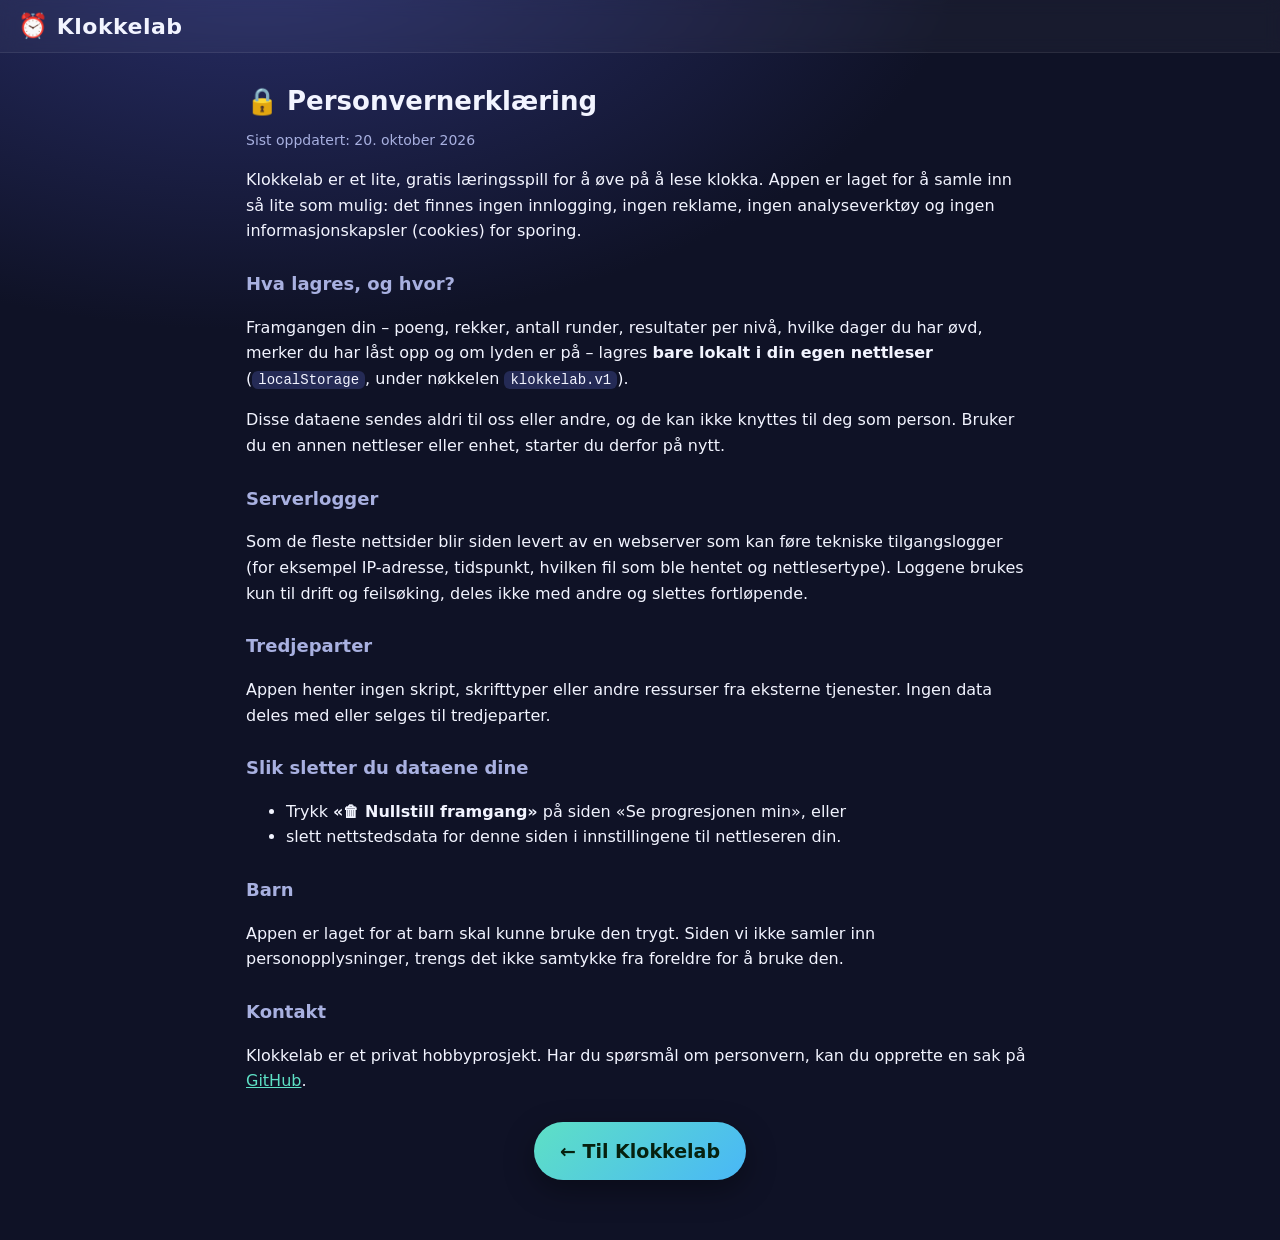
==== personvern.html @ 0cb3bb44 "legge til personværnerklæring" ====
<!DOCTYPE html>
<html lang="no">
<head>
<meta charset="utf-8">
<meta name="viewport" content="width=device-width, initial-scale=1, viewport-fit=cover">
<meta name="theme-color" content="#0f1226">
<title>Personvern – Klokkelab</title>
<link rel="stylesheet" href="style.css">
<link rel="icon" href="data:image/svg+xml,<svg xmlns='http://www.w3.org/2000/svg' viewBox='0 0 100 100'><text y='.9em' font-size='90'>⏰</text></svg>">
</head>
<body>

<header class="topbar">
  <a class="brand homelink" href="./"><span class="logo">⏰</span> <span class="brandname">Klokkelab</span></a>
</header>

<main class="prose">
  <h2>🔒 Personvernerklæring</h2>
  <p class="updated">Sist oppdatert: 20. oktober 2026</p>

  <p>Klokkelab er et lite, gratis læringsspill for å øve på å lese klokka. Appen er laget for å samle inn
    så lite som mulig: det finnes ingen innlogging, ingen reklame, ingen analyseverktøy og ingen
    informasjonskapsler (cookies) for sporing.</p>

  <h3>Hva lagres, og hvor?</h3>
  <p>Framgangen din – poeng, rekker, antall runder, resultater per nivå, hvilke dager du har øvd,
    merker du har låst opp og om lyden er på – lagres <b>bare lokalt i din egen nettleser</b>
    (<code>localStorage</code>, under nøkkelen <code>klokkelab.v1</code>).</p>
  <p>Disse dataene sendes aldri til oss eller andre, og de kan ikke knyttes til deg som person.
    Bruker du en annen nettleser eller enhet, starter du derfor på nytt.</p>

  <h3>Serverlogger</h3>
  <p>Som de fleste nettsider blir siden levert av en webserver som kan føre tekniske tilgangslogger
    (for eksempel IP-adresse, tidspunkt, hvilken fil som ble hentet og nettlesertype). Loggene brukes
    kun til drift og feilsøking, deles ikke med andre og slettes fortløpende.</p>

  <h3>Tredjeparter</h3>
  <p>Appen henter ingen skript, skrifttyper eller andre ressurser fra eksterne tjenester. Ingen data
    deles med eller selges til tredjeparter.</p>

  <h3>Slik sletter du dataene dine</h3>
  <ul>
    <li>Trykk <b>«🗑 Nullstill framgang»</b> på siden «Se progresjonen min», eller</li>
    <li>slett nettstedsdata for denne siden i innstillingene til nettleseren din.</li>
  </ul>

  <h3>Barn</h3>
  <p>Appen er laget for at barn skal kunne bruke den trygt. Siden vi ikke samler inn
    personopplysninger, trengs det ikke samtykke fra foreldre for å bruke den.</p>

  <h3>Kontakt</h3>
  <p>Klokkelab er et privat hobbyprosjekt. Har du spørsmål om personvern, kan du opprette en sak på
    <a href="https://github.com/eirikandre/time-learn/issues">GitHub</a>.</p>

  <div class="rowbtns">
    <a class="primary" href="./">← Til Klokkelab</a>
  </div>
</main>

</body>
</html>
---- style.css ----
:root{
  --bg:#0f1226;
  --bg2:#1b1f42;
  --card:#242a55;
  --card2:#2d3468;
  --ink:#f2f4ff;
  --muted:#a8b0e0;
  --accent:#5ee0c5;
  --accent2:#ffd166;
  --wrong:#ff6b7a;
  --right:#4ade80;
  --radius:18px;
  --shadow:0 10px 30px rgba(0,0,0,.35);
}

*{box-sizing:border-box}
html,body{margin:0;padding:0}
body{
  font-family:"Nunito","Segoe UI",system-ui,-apple-system,sans-serif;
  background:radial-gradient(1200px 700px at 20% -10%, #2b3170 0%, var(--bg) 60%), var(--bg);
  background-attachment:fixed;
  color:var(--ink);
  min-height:100vh;
  min-height:100dvh;                          /* uten hopp når mobilens adresselinje skjules */
  overflow-x:hidden;
  -webkit-text-size-adjust:100%;
  -webkit-font-smoothing:antialiased;
}

/* ---------- topbar ---------- */
.topbar{
  display:flex;align-items:center;justify-content:space-between;
  padding:12px max(18px, env(safe-area-inset-right)) 12px max(18px, env(safe-area-inset-left));gap:10px;
  background:rgba(255,255,255,.04);
  border-bottom:1px solid rgba(255,255,255,.08);
  position:sticky;top:0;z-index:10;backdrop-filter:blur(8px);
}
.brand{font-weight:900;font-size:22px;letter-spacing:.5px;white-space:nowrap;overflow:hidden;text-overflow:ellipsis}
.logo{font-size:24px}
.topstats{display:flex;align-items:center;gap:8px}
.chip{
  background:var(--card);border:1px solid rgba(255,255,255,.1);
  padding:6px 12px;border-radius:999px;font-size:15px;white-space:nowrap;
}
.chip b{color:var(--accent2)}

main{
  max-width:820px;margin:0 auto;
  padding:22px max(16px, env(safe-area-inset-left)) calc(60px + env(safe-area-inset-bottom)) max(16px, env(safe-area-inset-right));
}

/* ---------- skjermer ---------- */
.screen{display:none;animation:fade .25s ease}
.screen.active{display:block}
@keyframes fade{from{opacity:0;transform:translateY(6px)}to{opacity:1;transform:none}}

h1{font-size:34px;margin:8px 0 6px;text-align:center}
h2{font-size:26px;margin:6px 0 14px}
h3{font-size:18px;margin:26px 0 10px;color:var(--muted)}
.lead{text-align:center;color:var(--muted);margin:0 0 22px;line-height:1.5}

/* ---------- knapper ---------- */
button{
  font-family:inherit;cursor:pointer;border:none;
  transition:transform .08s ease, background .15s ease, box-shadow .15s;
  touch-action:manipulation;                 /* ingen dobbeltrykk-zoom */
  -webkit-tap-highlight-color:transparent;
  -webkit-user-select:none;user-select:none;
}
button:active{transform:scale(.97)}
.primary{
  background:linear-gradient(135deg,var(--accent),#49b7f7);
  color:#06210f;font-weight:900;font-size:19px;
  padding:14px 26px;border-radius:999px;box-shadow:var(--shadow);
}
.ghost{
  background:transparent;color:var(--ink);font-weight:700;font-size:17px;
  padding:13px 24px;border-radius:999px;border:2px solid rgba(255,255,255,.2);
}
.danger{
  background:transparent;color:var(--wrong);font-weight:700;font-size:15px;
  padding:13px 20px;border-radius:999px;border:2px solid rgba(255,107,122,.4);
}
.iconbtn{
  background:var(--card);color:var(--ink);font-size:18px;
  width:44px;height:44px;border-radius:50%;border:1px solid rgba(255,255,255,.1);
  display:flex;align-items:center;justify-content:center;flex:0 0 auto;
}
.linkbtn{
  display:block;margin:22px auto 0;background:none;color:var(--accent);
  font-size:17px;font-weight:800;text-decoration:underline;
  padding:12px 18px;min-height:44px;                  /* trykkflate på mobil */
}
.privacylink{display:block;text-align:center;margin-top:18px;color:var(--muted);font-size:14px}

/* ---------- personvernside ---------- */
.homelink{color:inherit;text-decoration:none}
.prose{line-height:1.6}
.prose p,.prose li{color:var(--ink);font-size:16px}
.prose a{color:var(--accent)}
.prose a.primary{color:#06210f;text-decoration:none;display:inline-block}
.prose code{background:var(--card);padding:1px 6px;border-radius:6px;font-size:14px}
.prose .updated{color:var(--muted);font-size:14px;margin-top:-8px}
.rowbtns{display:flex;gap:12px;justify-content:center;flex-wrap:wrap;margin-top:28px}
.hidden{display:none !important}

/* ---------- modusvalg ---------- */
.modepick{display:flex;gap:8px;justify-content:center;flex-wrap:wrap;margin-bottom:22px}
.modebtn{
  background:var(--card);color:var(--muted);font-weight:800;font-size:15px;
  padding:10px 16px;border-radius:999px;border:2px solid transparent;
}
.modebtn.active{border-color:var(--accent);color:var(--ink);background:var(--card2)}

/* ---------- nivåkort ---------- */
.levelgrid{display:grid;grid-template-columns:repeat(auto-fit,minmax(230px,1fr));gap:14px}
.levelcard{
  background:var(--card);border:1px solid rgba(255,255,255,.08);
  border-radius:var(--radius);padding:16px;text-align:left;color:var(--ink);
  display:flex;flex-direction:column;gap:8px;box-shadow:var(--shadow);
}
@media (hover:hover){
  .levelcard:hover{background:var(--card2)}
  }
.levelcard .lvhead{display:flex;align-items:center;gap:10px;font-weight:900;font-size:18px}
.levelcard .lvicon{font-size:26px}
.levelcard .lvdesc{color:var(--muted);font-size:14px;line-height:1.4}
.levelcard .bar{margin-top:auto}            /* bunnlinjene står på linje i rutenettet */
.levelcard .lvexample{
  font-family:ui-monospace,"SF Mono",Menlo,monospace;color:var(--accent2);
  font-size:14px;letter-spacing:.5px;
}
.bar{height:9px;border-radius:999px;background:rgba(255,255,255,.12);overflow:hidden}
.bar > i{display:block;height:100%;background:linear-gradient(90deg,var(--accent),var(--accent2));border-radius:999px;transition:width .5s}
.lvfoot{display:flex;justify-content:space-between;font-size:13px;color:var(--muted)}
.mastered{color:var(--right);font-weight:800}

/* ---------- quiz ---------- */
.quizbar{display:flex;align-items:center;gap:12px;margin-bottom:22px}
.progresswrap{flex:1;height:12px;background:rgba(255,255,255,.12);border-radius:999px;overflow:hidden}
.progressfill{height:100%;width:0;background:linear-gradient(90deg,var(--accent),var(--accent2));transition:width .3s}
.qcount{font-weight:800;color:var(--muted);font-size:15px}
.qcount b{color:var(--ink)}

.qarea{text-align:center;margin-bottom:26px}
.qtitle{color:var(--muted);font-size:17px;margin-bottom:14px}

/* digital klokke */
.clock{
  display:inline-block;position:relative;
  background:#0a0d1f;border:3px solid #3a4280;border-radius:20px;
  padding:18px 30px;box-shadow:inset 0 0 40px rgba(94,224,197,.12), var(--shadow);
}
.clock .digits{
  font-family:ui-monospace,"SF Mono",Menlo,Consolas,monospace;
  font-size:clamp(48px,14vw,84px);font-weight:700;letter-spacing:4px;
  color:var(--accent);text-shadow:0 0 18px rgba(94,224,197,.55);
  position:relative;z-index:1;
}
.clock .ghost-digits{
  position:absolute;inset:18px 30px;
  font-family:ui-monospace,"SF Mono",Menlo,Consolas,monospace;
  font-size:clamp(48px,14vw,84px);font-weight:700;letter-spacing:4px;
  color:rgba(94,224,197,.08);z-index:0;pointer-events:none;
}
.daypart{margin-top:10px;color:var(--muted);font-size:16px}

/* tekstspørsmål */
.textclock{
  font-size:clamp(26px,7vw,40px);font-weight:900;line-height:1.3;
  background:var(--card);border-radius:var(--radius);padding:24px 20px;
  box-shadow:var(--shadow);
}

/* ---------- svaralternativer ---------- */
.answers{display:grid;grid-template-columns:1fr 1fr;gap:12px}
@media (max-width:560px){.answers{grid-template-columns:1fr}}
.answer{
  background:var(--card);color:var(--ink);border:2px solid rgba(255,255,255,.1);
  border-radius:var(--radius);padding:18px 14px;font-size:19px;font-weight:800;
  text-align:center;min-height:68px;box-shadow:var(--shadow);line-height:1.3;
}
.answer.mono{font-family:ui-monospace,"SF Mono",Menlo,monospace;font-size:30px;letter-spacing:2px;color:var(--accent)}
.answer:hover:not(:disabled){background:var(--card2);border-color:rgba(255,255,255,.25)}
.answer:disabled{cursor:default;opacity:.55}
.answer.correct{background:rgba(74,222,128,.18);border-color:var(--right);opacity:1}
.answer.wrong{background:rgba(255,107,122,.18);border-color:var(--wrong);opacity:1}

.feedback{min-height:56px;margin:20px 0 6px;text-align:center;font-size:19px;font-weight:800}
.feedback .sub{display:block;font-size:15px;font-weight:600;color:var(--muted);margin-top:6px}
.feedback.ok{color:var(--right)}
.feedback.no{color:var(--wrong)}
#nextBtn{display:block;margin:0 auto}

/* ---------- oppsummering ---------- */
.summary{
  background:var(--card);border-radius:var(--radius);padding:30px 22px;text-align:center;box-shadow:var(--shadow);
}
.summary .big{font-size:58px;margin-bottom:6px}
.summary h2{margin:0 0 10px}
.summary .score{font-size:42px;font-weight:900;color:var(--accent2);margin:12px 0}
.summary p{color:var(--muted);margin:6px 0;font-size:17px}
.newbadge{
  display:inline-block;background:rgba(255,209,102,.15);border:1px solid var(--accent2);
  color:var(--accent2);border-radius:999px;padding:8px 16px;margin:6px 4px;font-weight:800;
}

/* ---------- statistikk ---------- */
.statstop{display:grid;grid-template-columns:repeat(auto-fit,minmax(140px,1fr));gap:12px}
.stattile{background:var(--card);border-radius:var(--radius);padding:16px;text-align:center;box-shadow:var(--shadow)}
.stattile .v{font-size:32px;font-weight:900;color:var(--accent)}
.stattile .l{color:var(--muted);font-size:14px;margin-top:4px}

.chart{
  display:flex;align-items:flex-end;gap:10px;height:170px;
  background:var(--card);border-radius:var(--radius);padding:16px 14px 10px;box-shadow:var(--shadow);
}
.chart .col{flex:1;display:flex;flex-direction:column;align-items:center;gap:6px;height:100%;justify-content:flex-end}
.chart .colbar{
  width:100%;max-width:44px;border-radius:8px 8px 4px 4px;
  background:linear-gradient(180deg,var(--accent),#49b7f7);min-height:4px;transition:height .5s;
  position:relative;
}
.chart .colval{font-size:12px;color:var(--accent2);font-weight:800}
.chart .collabel{font-size:12px;color:var(--muted)}
.chart .col.today .collabel{color:var(--accent);font-weight:900}

.levelstats{display:flex;flex-direction:column;gap:10px}
.lsrow{background:var(--card);border-radius:14px;padding:12px 14px;box-shadow:var(--shadow)}
.lsrow .lshead{display:flex;justify-content:space-between;font-weight:800;margin-bottom:8px;font-size:15px}
.lsrow .lssub{color:var(--muted);font-size:13px;margin-top:6px}

.badges{display:flex;flex-wrap:wrap;gap:10px}
.badge{
  background:var(--card);border:1px solid rgba(255,255,255,.1);border-radius:14px;
  padding:12px 14px;flex:1 1 150px;text-align:center;opacity:.35;
}
.badge.earned{opacity:1;border-color:var(--accent2);background:rgba(255,209,102,.1)}
.badge .bi{font-size:28px}
.badge .bn{font-weight:800;font-size:14px;margin-top:4px}
.badge .bd{color:var(--muted);font-size:12px;margin-top:2px}

@media (prefers-reduced-motion:reduce){*{animation:none !important;transition:none !important}}

/* ---------- mobiltilpasning ---------- */
@media (max-width:560px){
  .answers.compact{grid-template-columns:1fr 1fr}   /* 07:00 er kort — to i bredden går fint */
}

@media (max-width:480px){
  main{padding-top:16px}
  h1{font-size:27px}
  h2{font-size:22px}
  h3{font-size:16px;margin-top:22px}
  .lead{font-size:15px;margin-bottom:18px}
  .brand{font-size:18px}
  .logo{font-size:20px}
  .chip{padding:5px 10px;font-size:14px}
  .modepick{gap:6px}
  .modebtn{font-size:14px;padding:9px 12px;flex:1 1 auto}
  .levelcard{padding:14px;gap:7px}
  .levelcard .lvhead{font-size:16px}
  .levelcard .lvicon{font-size:22px}
  .levelcard .lvdesc{font-size:13px}
  .answer{font-size:17px;padding:16px 12px;min-height:62px}
  .answer.mono{font-size:26px}
  .feedback{font-size:17px}
  #nextBtn{width:100%;max-width:100%}
  .rowbtns{gap:10px}
  .rowbtns > button{flex:1 1 100%}
  .chart{height:150px;gap:6px;padding:14px 10px 8px}
  .stattile{padding:13px}
  .stattile .v{font-size:27px}
  .summary{padding:24px 16px}
  .summary .big{font-size:48px}
  .summary .score{font-size:34px}
  .badge{flex:1 1 calc(50% - 10px);padding:10px}
}

/* lave skjermer: hele spørsmålet skal få plass uten scrolling */
@media (max-width:560px) and (max-height:720px){
  .qarea{margin-bottom:16px}
  .qtitle{font-size:15px;margin-bottom:10px}
  .clock{padding:12px 22px}
  .clock .digits,
  .clock .ghost-digits{font-size:clamp(40px,12vw,62px)}
  .clock .ghost-digits{inset:12px 22px}
  .textclock{font-size:clamp(22px,6.4vw,32px);padding:18px 14px}
  .answers{gap:10px}
  .answer{min-height:56px;padding:13px 10px}
  .feedback{min-height:48px;margin:14px 0 4px}
}

@media (max-width:340px){
  .brandname{display:none}
  .answers.compact{grid-template-columns:1fr}
}

/* telefon i landskap: lav skjerm, spørsmålet skal fortsatt få plass */
@media (max-height:500px) and (orientation:landscape){
  .topbar{padding-top:8px;padding-bottom:8px}
  main{padding-top:14px}
  h1{font-size:26px;margin-top:0}
  .lead{margin-bottom:14px}
  .qarea{margin-bottom:14px}
  .qtitle{font-size:15px;margin-bottom:8px}
  .clock{padding:8px 20px}
  .clock .digits,
  .clock .ghost-digits{font-size:clamp(34px,9vh,52px)}
  .clock .ghost-digits{inset:8px 20px}
  .textclock{font-size:clamp(22px,5vh,30px);padding:14px}
  .answer{min-height:52px;padding:12px 10px;font-size:17px}
  .feedback{min-height:44px;margin:12px 0 4px}
}
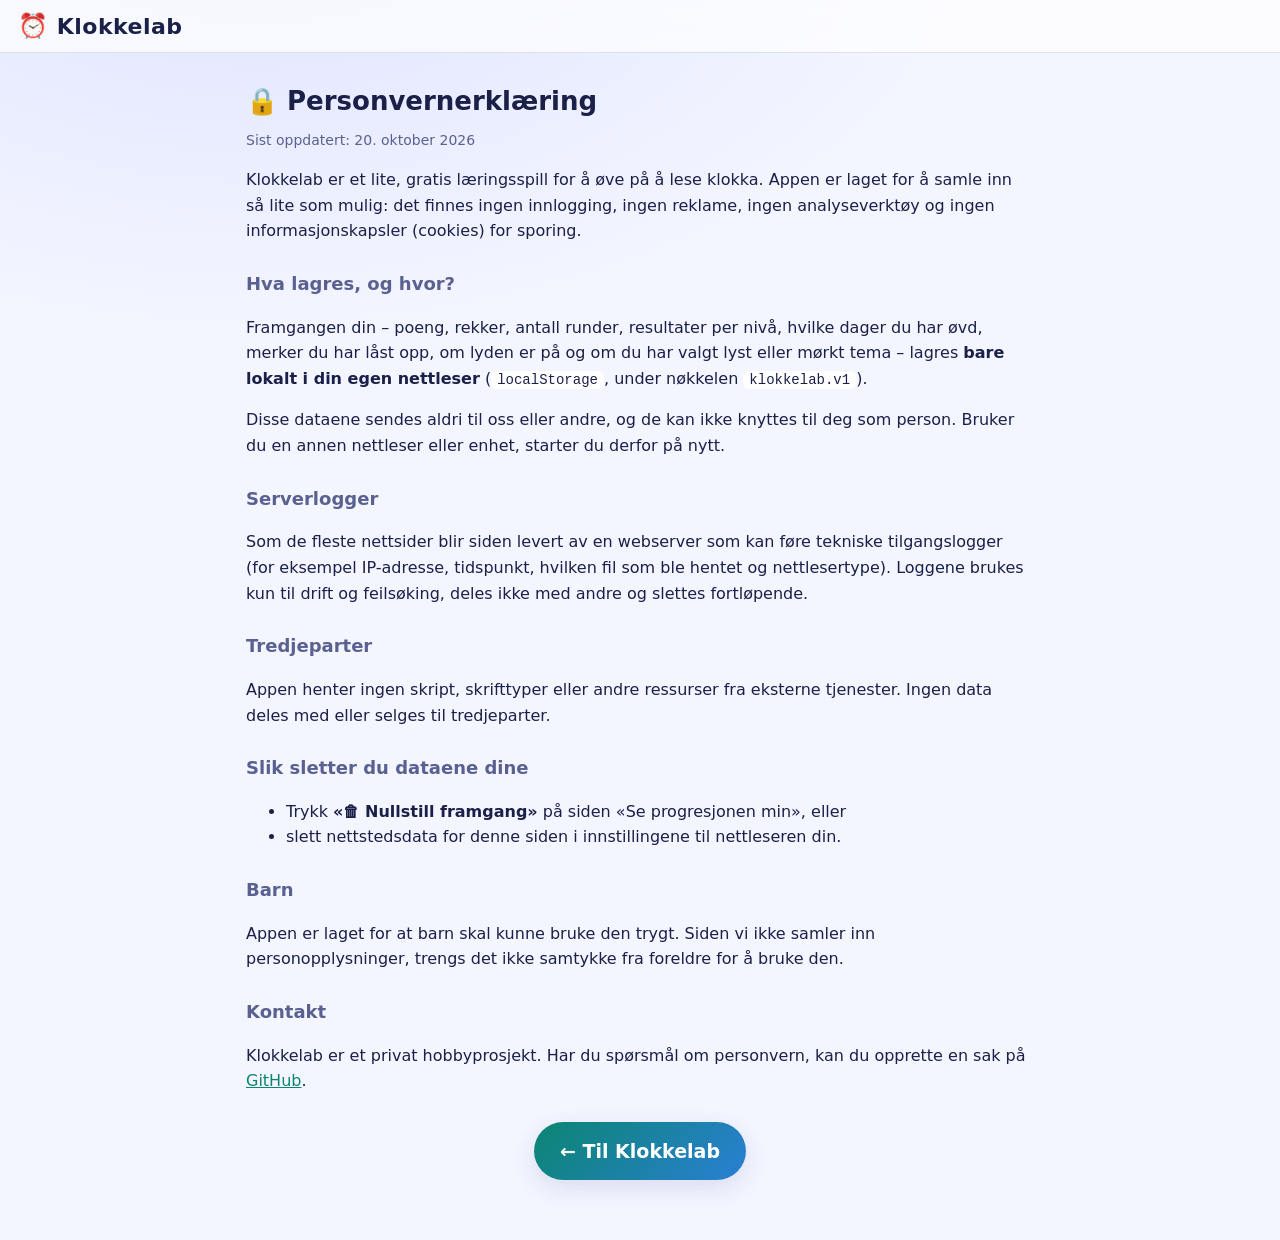
==== commit 4dc64f2d: "legge til light mode" ====
--- a/personvern.html
+++ b/personvern.html
@@ -3,8 +3,14 @@
 <head>
 <meta charset="utf-8">
 <meta name="viewport" content="width=device-width, initial-scale=1, viewport-fit=cover">
-<meta name="theme-color" content="#0f1226">
+<meta name="theme-color" content="#0f1226" media="(prefers-color-scheme: dark)">
+<meta name="theme-color" content="#f3f5ff" media="(prefers-color-scheme: light)">
 <title>Personvern – Klokkelab</title>
+<script>
+  /* sett valgt tema før siden tegnes, så den ikke blinker i feil farge */
+  try { const t = JSON.parse(localStorage.getItem('klokkelab.v1') || '{}').theme;
+        if (t) document.documentElement.dataset.theme = t; } catch (e) {}
+</script>
 <link rel="stylesheet" href="style.css">
 <link rel="icon" href="data:image/svg+xml,<svg xmlns='http://www.w3.org/2000/svg' viewBox='0 0 100 100'><text y='.9em' font-size='90'>⏰</text></svg>">
 </head>
@@ -24,7 +30,7 @@
 
   <h3>Hva lagres, og hvor?</h3>
   <p>Framgangen din – poeng, rekker, antall runder, resultater per nivå, hvilke dager du har øvd,
-    merker du har låst opp og om lyden er på – lagres <b>bare lokalt i din egen nettleser</b>
+    merker du har låst opp, om lyden er på og om du har valgt lyst eller mørkt tema – lagres <b>bare lokalt i din egen nettleser</b>
     (<code>localStorage</code>, under nøkkelen <code>klokkelab.v1</code>).</p>
   <p>Disse dataene sendes aldri til oss eller andre, og de kan ikke knyttes til deg som person.
     Bruker du en annen nettleser eller enhet, starter du derfor på nytt.</p>
--- a/style.css
+++ b/style.css
@@ -11,13 +11,60 @@
   --right:#4ade80;
   --radius:18px;
   --shadow:0 10px 30px rgba(0,0,0,.35);
+  --glow:#2b3170;                              /* lys flekk i bakgrunnen */
+  --topbar:rgba(255,255,255,.04);
+  --line:rgba(255,255,255,.1);
+  --line-strong:rgba(255,255,255,.2);
+  --track:rgba(255,255,255,.12);
+  --accent-end:#49b7f7;
+  --on-accent:#06210f;
+  --clock-bg:#0a0d1f;
+  --clock-border:#3a4280;
+  --clock-glow:rgba(94,224,197,.55);
+  --clock-ghost:rgba(94,224,197,.08);
+  --tint-right:rgba(74,222,128,.18);
+  --tint-wrong:rgba(255,107,122,.18);
+  --tint-gold:rgba(255,209,102,.12);
+  --danger-line:rgba(255,107,122,.4);
+  --locked:.35;                                /* opasitet på merker som ikke er låst opp */
+  color-scheme:dark;
+}
+
+/* lyst tema: følger systemet, eller velges med knappen (data-theme på <html>) */
+@media (prefers-color-scheme: light){
+  :root:not([data-theme="dark"]){
+    --bg:#f3f5ff;--bg2:#e6eaff;--card:#ffffff;--card2:#eef1ff;
+    --ink:#1b2048;--muted:#5a6191;
+    --accent:#0b8571;--accent2:#a86f00;--wrong:#d23a52;--right:#1c8a4c;
+    --shadow:0 8px 24px rgba(40,50,120,.12);
+    --glow:#dfe4ff;--topbar:rgba(255,255,255,.7);
+    --line:rgba(27,32,72,.12);--line-strong:rgba(27,32,72,.25);--track:rgba(27,32,72,.1);
+    --accent-end:#2a7fd4;--on-accent:#ffffff;
+    --clock-bg:#eaf8f4;--clock-border:#b8c2ee;--clock-glow:transparent;--clock-ghost:rgba(11,133,113,.08);
+    --tint-right:rgba(28,138,76,.12);--tint-wrong:rgba(210,58,82,.1);--tint-gold:rgba(168,111,0,.1);
+    --danger-line:rgba(210,58,82,.4);--locked:.5;
+    color-scheme:light;
+  }
+}
+:root[data-theme="light"]{
+  --bg:#f3f5ff;--bg2:#e6eaff;--card:#ffffff;--card2:#eef1ff;
+  --ink:#1b2048;--muted:#5a6191;
+  --accent:#0b8571;--accent2:#a86f00;--wrong:#d23a52;--right:#1c8a4c;
+  --shadow:0 8px 24px rgba(40,50,120,.12);
+  --glow:#dfe4ff;--topbar:rgba(255,255,255,.7);
+  --line:rgba(27,32,72,.12);--line-strong:rgba(27,32,72,.25);--track:rgba(27,32,72,.1);
+  --accent-end:#2a7fd4;--on-accent:#ffffff;
+  --clock-bg:#eaf8f4;--clock-border:#b8c2ee;--clock-glow:transparent;--clock-ghost:rgba(11,133,113,.08);
+  --tint-right:rgba(28,138,76,.12);--tint-wrong:rgba(210,58,82,.1);--tint-gold:rgba(168,111,0,.1);
+  --danger-line:rgba(210,58,82,.4);--locked:.5;
+  color-scheme:light;
 }
 
 *{box-sizing:border-box}
 html,body{margin:0;padding:0}
 body{
   font-family:"Nunito","Segoe UI",system-ui,-apple-system,sans-serif;
-  background:radial-gradient(1200px 700px at 20% -10%, #2b3170 0%, var(--bg) 60%), var(--bg);
+  background:radial-gradient(1200px 700px at 20% -10%, var(--glow) 0%, var(--bg) 60%), var(--bg);
   background-attachment:fixed;
   color:var(--ink);
   min-height:100vh;
@@ -31,15 +78,15 @@
 .topbar{
   display:flex;align-items:center;justify-content:space-between;
   padding:12px max(18px, env(safe-area-inset-right)) 12px max(18px, env(safe-area-inset-left));gap:10px;
-  background:rgba(255,255,255,.04);
-  border-bottom:1px solid rgba(255,255,255,.08);
+  background:var(--topbar);
+  border-bottom:1px solid var(--line);
   position:sticky;top:0;z-index:10;backdrop-filter:blur(8px);
 }
 .brand{font-weight:900;font-size:22px;letter-spacing:.5px;white-space:nowrap;overflow:hidden;text-overflow:ellipsis}
 .logo{font-size:24px}
 .topstats{display:flex;align-items:center;gap:8px}
 .chip{
-  background:var(--card);border:1px solid rgba(255,255,255,.1);
+  background:var(--card);border:1px solid var(--line);
   padding:6px 12px;border-radius:999px;font-size:15px;white-space:nowrap;
 }
 .chip b{color:var(--accent2)}
@@ -69,21 +116,21 @@
 }
 button:active{transform:scale(.97)}
 .primary{
-  background:linear-gradient(135deg,var(--accent),#49b7f7);
-  color:#06210f;font-weight:900;font-size:19px;
+  background:linear-gradient(135deg,var(--accent),var(--accent-end));
+  color:var(--on-accent);font-weight:900;font-size:19px;
   padding:14px 26px;border-radius:999px;box-shadow:var(--shadow);
 }
 .ghost{
   background:transparent;color:var(--ink);font-weight:700;font-size:17px;
-  padding:13px 24px;border-radius:999px;border:2px solid rgba(255,255,255,.2);
+  padding:13px 24px;border-radius:999px;border:2px solid var(--line-strong);
 }
 .danger{
   background:transparent;color:var(--wrong);font-weight:700;font-size:15px;
-  padding:13px 20px;border-radius:999px;border:2px solid rgba(255,107,122,.4);
+  padding:13px 20px;border-radius:999px;border:2px solid var(--danger-line);
 }
 .iconbtn{
   background:var(--card);color:var(--ink);font-size:18px;
-  width:44px;height:44px;border-radius:50%;border:1px solid rgba(255,255,255,.1);
+  width:44px;height:44px;border-radius:50%;border:1px solid var(--line);
   display:flex;align-items:center;justify-content:center;flex:0 0 auto;
 }
 .linkbtn{
@@ -98,7 +145,7 @@
 .prose{line-height:1.6}
 .prose p,.prose li{color:var(--ink);font-size:16px}
 .prose a{color:var(--accent)}
-.prose a.primary{color:#06210f;text-decoration:none;display:inline-block}
+.prose a.primary{color:var(--on-accent);text-decoration:none;display:inline-block}
 .prose code{background:var(--card);padding:1px 6px;border-radius:6px;font-size:14px}
 .prose .updated{color:var(--muted);font-size:14px;margin-top:-8px}
 .rowbtns{display:flex;gap:12px;justify-content:center;flex-wrap:wrap;margin-top:28px}
@@ -115,7 +162,7 @@
 /* ---------- nivåkort ---------- */
 .levelgrid{display:grid;grid-template-columns:repeat(auto-fit,minmax(230px,1fr));gap:14px}
 .levelcard{
-  background:var(--card);border:1px solid rgba(255,255,255,.08);
+  background:var(--card);border:1px solid var(--line);
   border-radius:var(--radius);padding:16px;text-align:left;color:var(--ink);
   display:flex;flex-direction:column;gap:8px;box-shadow:var(--shadow);
 }
@@ -130,14 +177,14 @@
   font-family:ui-monospace,"SF Mono",Menlo,monospace;color:var(--accent2);
   font-size:14px;letter-spacing:.5px;
 }
-.bar{height:9px;border-radius:999px;background:rgba(255,255,255,.12);overflow:hidden}
+.bar{height:9px;border-radius:999px;background:var(--track);overflow:hidden}
 .bar > i{display:block;height:100%;background:linear-gradient(90deg,var(--accent),var(--accent2));border-radius:999px;transition:width .5s}
 .lvfoot{display:flex;justify-content:space-between;font-size:13px;color:var(--muted)}
 .mastered{color:var(--right);font-weight:800}
 
 /* ---------- quiz ---------- */
 .quizbar{display:flex;align-items:center;gap:12px;margin-bottom:22px}
-.progresswrap{flex:1;height:12px;background:rgba(255,255,255,.12);border-radius:999px;overflow:hidden}
+.progresswrap{flex:1;height:12px;background:var(--track);border-radius:999px;overflow:hidden}
 .progressfill{height:100%;width:0;background:linear-gradient(90deg,var(--accent),var(--accent2));transition:width .3s}
 .qcount{font-weight:800;color:var(--muted);font-size:15px}
 .qcount b{color:var(--ink)}
@@ -148,20 +195,20 @@
 /* digital klokke */
 .clock{
   display:inline-block;position:relative;
-  background:#0a0d1f;border:3px solid #3a4280;border-radius:20px;
-  padding:18px 30px;box-shadow:inset 0 0 40px rgba(94,224,197,.12), var(--shadow);
+  background:var(--clock-bg);border:3px solid var(--clock-border);border-radius:20px;
+  padding:18px 30px;box-shadow:inset 0 0 40px var(--clock-ghost), var(--shadow);
 }
 .clock .digits{
   font-family:ui-monospace,"SF Mono",Menlo,Consolas,monospace;
   font-size:clamp(48px,14vw,84px);font-weight:700;letter-spacing:4px;
-  color:var(--accent);text-shadow:0 0 18px rgba(94,224,197,.55);
+  color:var(--accent);text-shadow:0 0 18px var(--clock-glow);
   position:relative;z-index:1;
 }
 .clock .ghost-digits{
   position:absolute;inset:18px 30px;
   font-family:ui-monospace,"SF Mono",Menlo,Consolas,monospace;
   font-size:clamp(48px,14vw,84px);font-weight:700;letter-spacing:4px;
-  color:rgba(94,224,197,.08);z-index:0;pointer-events:none;
+  color:var(--clock-ghost);z-index:0;pointer-events:none;
 }
 .daypart{margin-top:10px;color:var(--muted);font-size:16px}
 
@@ -176,15 +223,15 @@
 .answers{display:grid;grid-template-columns:1fr 1fr;gap:12px}
 @media (max-width:560px){.answers{grid-template-columns:1fr}}
 .answer{
-  background:var(--card);color:var(--ink);border:2px solid rgba(255,255,255,.1);
+  background:var(--card);color:var(--ink);border:2px solid var(--line);
   border-radius:var(--radius);padding:18px 14px;font-size:19px;font-weight:800;
   text-align:center;min-height:68px;box-shadow:var(--shadow);line-height:1.3;
 }
 .answer.mono{font-family:ui-monospace,"SF Mono",Menlo,monospace;font-size:30px;letter-spacing:2px;color:var(--accent)}
-.answer:hover:not(:disabled){background:var(--card2);border-color:rgba(255,255,255,.25)}
+.answer:hover:not(:disabled){background:var(--card2);border-color:var(--line-strong)}
 .answer:disabled{cursor:default;opacity:.55}
-.answer.correct{background:rgba(74,222,128,.18);border-color:var(--right);opacity:1}
-.answer.wrong{background:rgba(255,107,122,.18);border-color:var(--wrong);opacity:1}
+.answer.correct{background:var(--tint-right);border-color:var(--right);opacity:1}
+.answer.wrong{background:var(--tint-wrong);border-color:var(--wrong);opacity:1}
 
 .feedback{min-height:56px;margin:20px 0 6px;text-align:center;font-size:19px;font-weight:800}
 .feedback .sub{display:block;font-size:15px;font-weight:600;color:var(--muted);margin-top:6px}
@@ -201,7 +248,7 @@
 .summary .score{font-size:42px;font-weight:900;color:var(--accent2);margin:12px 0}
 .summary p{color:var(--muted);margin:6px 0;font-size:17px}
 .newbadge{
-  display:inline-block;background:rgba(255,209,102,.15);border:1px solid var(--accent2);
+  display:inline-block;background:var(--tint-gold);border:1px solid var(--accent2);
   color:var(--accent2);border-radius:999px;padding:8px 16px;margin:6px 4px;font-weight:800;
 }
 
@@ -218,7 +265,7 @@
 .chart .col{flex:1;display:flex;flex-direction:column;align-items:center;gap:6px;height:100%;justify-content:flex-end}
 .chart .colbar{
   width:100%;max-width:44px;border-radius:8px 8px 4px 4px;
-  background:linear-gradient(180deg,var(--accent),#49b7f7);min-height:4px;transition:height .5s;
+  background:linear-gradient(180deg,var(--accent),var(--accent-end));min-height:4px;transition:height .5s;
   position:relative;
 }
 .chart .colval{font-size:12px;color:var(--accent2);font-weight:800}
@@ -232,10 +279,10 @@
 
 .badges{display:flex;flex-wrap:wrap;gap:10px}
 .badge{
-  background:var(--card);border:1px solid rgba(255,255,255,.1);border-radius:14px;
-  padding:12px 14px;flex:1 1 150px;text-align:center;opacity:.35;
-}
-.badge.earned{opacity:1;border-color:var(--accent2);background:rgba(255,209,102,.1)}
+  background:var(--card);border:1px solid var(--line);border-radius:14px;
+  padding:12px 14px;flex:1 1 150px;text-align:center;opacity:var(--locked);
+}
+.badge.earned{opacity:1;border-color:var(--accent2);background:var(--tint-gold)}
 .badge .bi{font-size:28px}
 .badge .bn{font-weight:800;font-size:14px;margin-top:4px}
 .badge .bd{color:var(--muted);font-size:12px;margin-top:2px}
@@ -291,8 +338,11 @@
   .feedback{min-height:48px;margin:14px 0 4px}
 }
 
+@media (max-width:400px){
+  .brand:not(.homelink) .brandname{display:none}   /* plass til knappene i toppfeltet */
+}
+
 @media (max-width:340px){
-  .brandname{display:none}
   .answers.compact{grid-template-columns:1fr}
 }
 
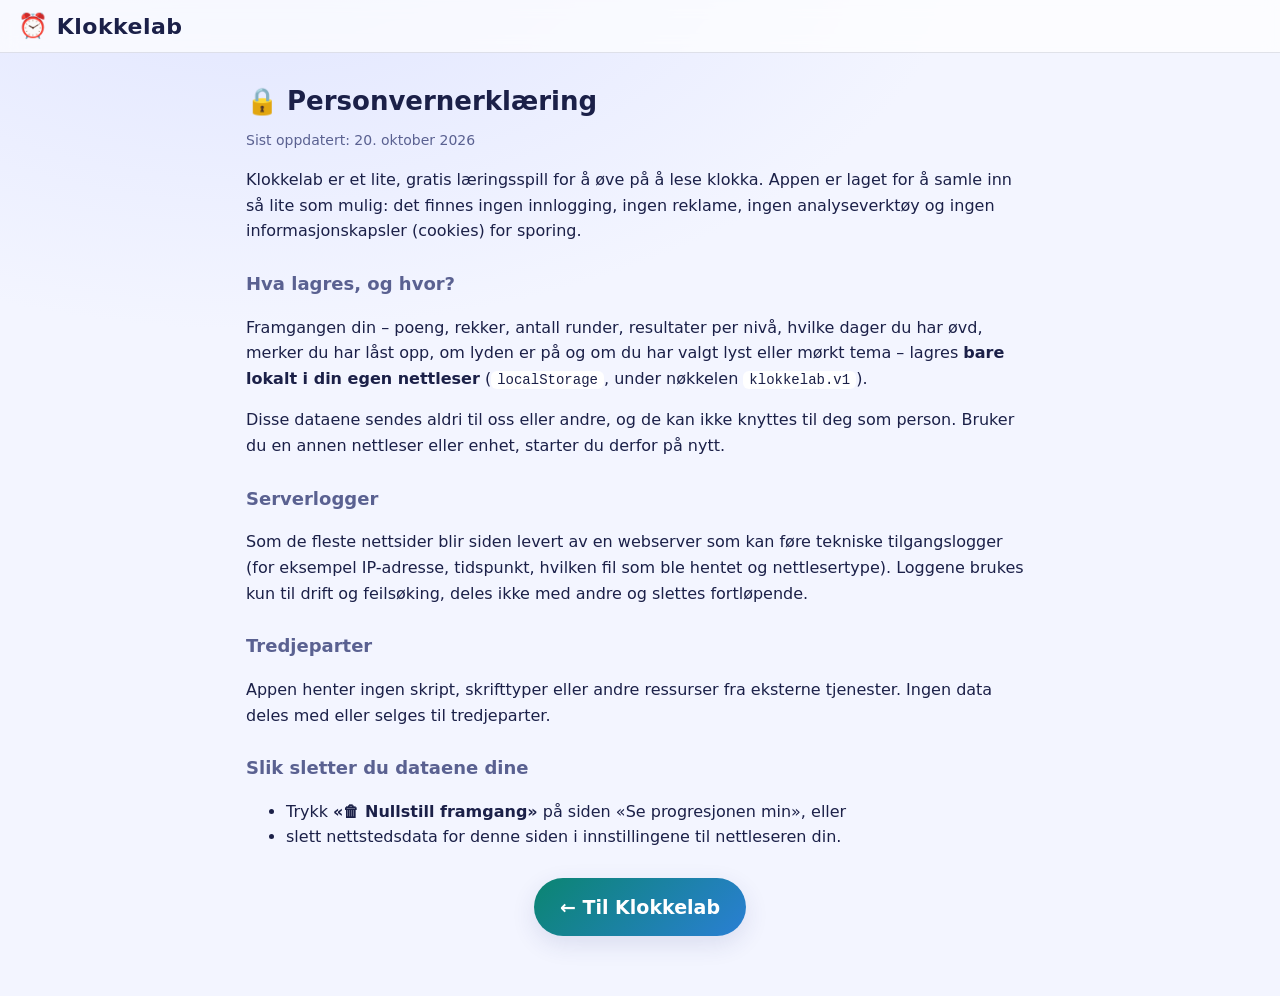
==== commit 121de171: "Legge til om-side Forklarer hvordan appen virker og hvordan man kan bidra på GitHub. Kontaktinformas" ====
--- a/personvern.html
+++ b/personvern.html
@@ -6,13 +6,15 @@
 <meta name="theme-color" content="#0f1226" media="(prefers-color-scheme: dark)">
 <meta name="theme-color" content="#f3f5ff" media="(prefers-color-scheme: light)">
 <title>Personvern – Klokkelab</title>
+<meta name="description" content="Personvernerklæring for Klokkelab: ingen innlogging, ingen sporing – framgangen lagres bare lokalt i nettleseren din.">
+<link rel="canonical" href="https://klokkelab.eidsa.no/personvern.html">
 <script>
   /* sett valgt tema før siden tegnes, så den ikke blinker i feil farge */
   try { const t = JSON.parse(localStorage.getItem('klokkelab.v1') || '{}').theme;
         if (t) document.documentElement.dataset.theme = t; } catch (e) {}
 </script>
 <link rel="stylesheet" href="style.css">
-<link rel="icon" href="data:image/svg+xml,<svg xmlns='http://www.w3.org/2000/svg' viewBox='0 0 100 100'><text y='.9em' font-size='90'>⏰</text></svg>">
+<link rel="icon" href="favicon.svg" type="image/svg+xml">
 </head>
 <body>
 
@@ -50,14 +52,6 @@
     <li>slett nettstedsdata for denne siden i innstillingene til nettleseren din.</li>
   </ul>
 
-  <h3>Barn</h3>
-  <p>Appen er laget for at barn skal kunne bruke den trygt. Siden vi ikke samler inn
-    personopplysninger, trengs det ikke samtykke fra foreldre for å bruke den.</p>
-
-  <h3>Kontakt</h3>
-  <p>Klokkelab er et privat hobbyprosjekt. Har du spørsmål om personvern, kan du opprette en sak på
-    <a href="https://github.com/eirikandre/time-learn/issues">GitHub</a>.</p>
-
   <div class="rowbtns">
     <a class="primary" href="./">← Til Klokkelab</a>
   </div>
--- a/style.css
+++ b/style.css
@@ -139,6 +139,7 @@
   padding:12px 18px;min-height:44px;                  /* trykkflate på mobil */
 }
 .privacylink{display:block;text-align:center;margin-top:18px;color:var(--muted);font-size:14px}
+.privacylink a{color:inherit}
 
 /* ---------- personvernside ---------- */
 .homelink{color:inherit;text-decoration:none}
@@ -158,6 +159,7 @@
   padding:10px 16px;border-radius:999px;border:2px solid transparent;
 }
 .modebtn.active{border-color:var(--accent);color:var(--ink);background:var(--card2)}
+.facepick{margin-top:-12px}
 
 /* ---------- nivåkort ---------- */
 .levelgrid{display:grid;grid-template-columns:repeat(auto-fit,minmax(230px,1fr));gap:14px}
@@ -212,6 +214,18 @@
 }
 .daypart{margin-top:10px;color:var(--muted);font-size:16px}
 
+/* analog klokke */
+.analog{display:block;width:100%;height:auto}
+.analog.big{width:clamp(170px,48vw,230px);margin:0 auto;filter:drop-shadow(var(--shadow))}
+.analog .face{fill:var(--clock-bg);stroke:var(--clock-border);stroke-width:2.5}
+.analog .tick{stroke:var(--muted);stroke-width:.8}
+.analog .tick.major{stroke:var(--ink);stroke-width:1.8}
+.analog .num{fill:var(--ink);font-size:10px;font-weight:800;text-anchor:middle;dominant-baseline:central}
+.analog .hand{stroke-linecap:round}
+.analog .hour{stroke:var(--ink);stroke-width:5}
+.analog .minute{stroke:var(--accent);stroke-width:3}
+.analog .pin{fill:var(--accent2)}
+
 /* tekstspørsmål */
 .textclock{
   font-size:clamp(26px,7vw,40px);font-weight:900;line-height:1.3;
@@ -227,6 +241,8 @@
   border-radius:var(--radius);padding:18px 14px;font-size:19px;font-weight:800;
   text-align:center;min-height:68px;box-shadow:var(--shadow);line-height:1.3;
 }
+.answer.clockbtn{padding:10px;display:flex;justify-content:center;align-items:center}
+.answer.clockbtn .analog{max-width:150px}
 .answer.mono{font-family:ui-monospace,"SF Mono",Menlo,monospace;font-size:30px;letter-spacing:2px;color:var(--accent)}
 .answer:hover:not(:disabled){background:var(--card2);border-color:var(--line-strong)}
 .answer:disabled{cursor:default;opacity:.55}
@@ -291,7 +307,8 @@
 
 /* ---------- mobiltilpasning ---------- */
 @media (max-width:560px){
-  .answers.compact{grid-template-columns:1fr 1fr}   /* 07:00 er kort — to i bredden går fint */
+  .answers.compact,
+  .answers.clocks{grid-template-columns:1fr 1fr}   /* 07:00 er kort — to i bredden går fint */
 }
 
 @media (max-width:480px){
@@ -335,6 +352,9 @@
   .textclock{font-size:clamp(22px,6.4vw,32px);padding:18px 14px}
   .answers{gap:10px}
   .answer{min-height:56px;padding:13px 10px}
+  .answer.clockbtn{padding:6px}
+  .answer.clockbtn .analog{max-width:118px}
+  .analog.big{width:clamp(150px,40vw,190px)}
   .feedback{min-height:48px;margin:14px 0 4px}
 }
 
@@ -360,5 +380,9 @@
   .clock .ghost-digits{inset:8px 20px}
   .textclock{font-size:clamp(22px,5vh,30px);padding:14px}
   .answer{min-height:52px;padding:12px 10px;font-size:17px}
+  .answers.clocks{grid-template-columns:repeat(4,1fr)}
+  .answer.clockbtn{padding:6px}
+  .answer.clockbtn .analog{max-width:110px}
+  .analog.big{width:clamp(120px,32vh,170px)}
   .feedback{min-height:44px;margin:12px 0 4px}
 }
